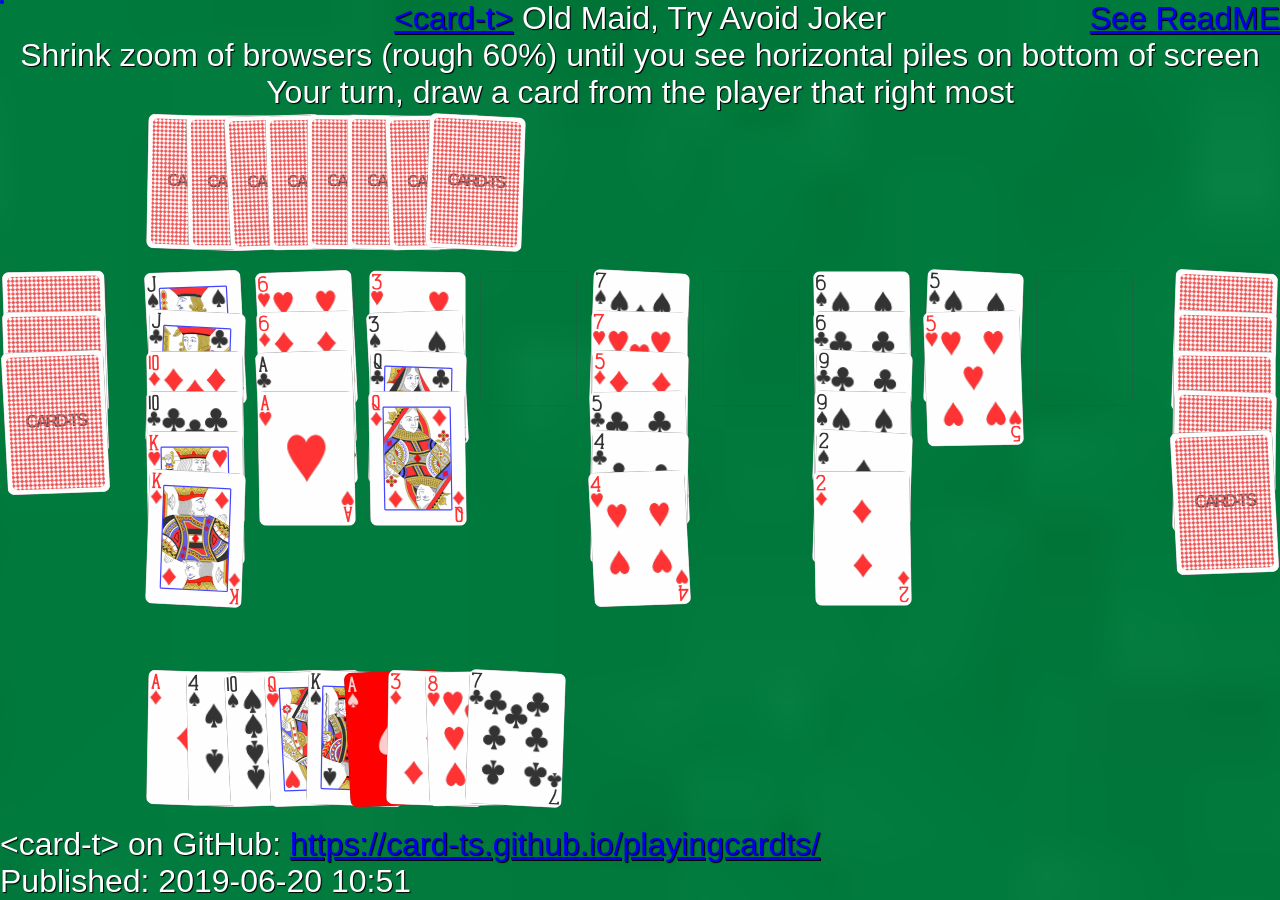
==== 003_Old_Maid_Draw_Card/index.html @ 6f041251 "[feat] 003_Old_Maid: construct old maid game, modify from demo of card-ts, see README  demo of card-" ====
<html>

<head>
    <title>Old Maid</title>
    <meta http-equiv="Content-Type" content="text/html;charset=UTF-8">
    <script src="cardts.min.js"></script>
    <script src="element.card-t.full.js"></script>
    <script type="module" src="solitaire.js"></script>
    <link rel="stylesheet" type="text/css" href="solitaire.css" />

    <style id=nthCardSequence>
        /* CSS can't do nth-child calculations , so JavaScript adds all CSS rules to display cards as a sequence */
    </style>

    <style id=DropLocations>
        /* JavaScript dynamicall adds rules where a dragging card can be dropped */
    </style>

</head>

<body>
    <header>
        <cardts-zone id=CardtsHeader>
            <!-- Cardts with Title Letters are injected here -->
        </cardts-zone>
        <div style="text-align: center;">
            <a href='https://github.com/card-ts/playingcardts'>&lt;card-t&gt;</a> Old Maid, Try Avoid Joker
            <br>
            Shrink zoom of browsers (rough 60%) until you see horizontal piles on bottom of screen
        </div>
    </header>
    
    <div id="status" style="text-align: center">
        Your turn, draw a card from the player that right most
    </div>
    <main>
        <!-- Here is the Game -->
        <cardts-area id=OldMaid>
            <div id=Deck>
                <cardts-zone id=Stock> </cardts-zone>
            </div>
            <div id="player-2-piles" class="table-Piles hor-Piles"></div>
            <div></div>

            <div id="player-1-piles" class="table-Piles"></div>
            <div id="centerPiles" class="table-Piles hor-Piles">
                <!-- 8 sequence piles are injected here -->
            </div>
            <div id="player-3-piles" class="table-Piles"></div>

            <div></div>
            <div id="player-0-piles" class="table-Piles hor-Piles"></div>
            <div></div>

            <div id=DraggingPile>
                <!-- cards being dragged / dropped into another pile -->
            </div>
            <div id=SelectionSequenceCards>
                <!-- outline current card & sequence of cards -->
            </div>
            <div id=ClickedSequenceCards>
                <!-- outline current card & sequence of cards -->
            </div>
            
        </cardts-area>
    </main>

    <script>
    </script>
    <footer>&lt;card-t&gt; on GitHub: <a
            href="https://card-ts.github.io/playingcardts/">https://card-ts.github.io/playingcardts/</a>
    </footer>
    <!-- Fork me on GitHub label  -->
    <!--
    <a style="position:fixed;top:0;right:0" href="https://github.com/card-ts/solitaire"><img width="160" height="160"
            src="https://github.blog/wp-content/uploads/2008/12/forkme_right_red_aa0000.png?resize=160%2C160"></a>
    -->
    <a style="position:fixed;top:0;right:0" href="https://github.com/BlackJack255/Html_Games/tree/main/003_Old_Maid_Draw_Card">See ReadME</a>

</body>

</html>
<div id=PublishDate>
Published: 2019-06-20 10:51
---- 003_Old_Maid_Draw_Card/solitaire.css ----
/*
*   key functions:
*       position absolute limited at deck-like area
*       (ctrl+f search) deck-like area, limited at
*/


/*
*  
*
*
*/

/* whole body */

body {
    user-select: none;
    overflow: hidden;
    background: #007D3B;
    height: 100%;
    min-height: 100%;
    max-width: 1280px;
    margin: 0 auto;
    display: flex;
    flex-direction: column;
    /*--cardWidth: calc(1vw*calc(99/11));*/
    --cardWidth: calc(1vw*calc(9/11));
    /* --cardWidth: 7vw; */
    /* --cardWidth: 100%; */
    /*--cardPadding: calc(9vw/26);*/
    --cardPadding: calc(1vw/26);
    --TableBackground: green;
    --TableOffsetY: calc(var(--cardWidth)/3);
    --StockOffsetX: 2px;
    --StockOffsetY: 6px;

    color: white;
    text-shadow: 1px 1px 1px black;
    font-family: Arial, Helvetica, sans-serif;
    font-size: 2em;
}

body {
    /* saves loading an image, looks better than a solid darkgreen background */
    background-image: url('[data-uri]');
    background-size: cover;
}

@media screen and (min-width: 1280px) {
    body {
        --cardWidth: 120px;
    }
}

/* end whole body */

/*main,*/


main {
    flex: 1;
    width: 100%;
    /* background: var(--TableBackground); */
    /* height: 70vh; */
}


/* card related? */

cardts-card {
    float: left;
    width: 100%;
    cursor: grab;
    z-index: 2;
}

img {
    box-sizing: border-box;
    border: 4px solid var(--cardBorderColor, transparent);
    border-radius: 12px;
    transform: scale(1);
}

cardts-ZONE {
    /* to cardts zone template !!!! */
    width: 100%;
}

/* end card related? */






#OldMaid {
    /* 3 column grid */
    display: grid;
    grid-template-columns: 1fr 9fr 1fr;
    grid-template-rows: 1fr 400px 1fr;
    /*grid-template-areas: "Deck Table Foundation";*/
    grid-column-gap: 1em;
}

#Deck {
    /* force Deck cards smaller, because Table cards are smaller with grid-padding between piles */
    padding: 0 5%;

    /*  from original css
        #Deck,
        #TableFoundations { 
    
        since no longer co using, put then inside self */
    display: flex;
    flex-direction: column;
    align-items: flex-start;
}

.validDropPile {
    /* mark cards/pile where dragging sequence can be dropped (Solitaire/OldMaid rules) */
    background: darkgreen;
}

/* CARDTS-ZONE related
    co using
    position relative looks like top card slightly outside*/
#Deck CARDTS-ZONE,
.table-Piles CARDTS-ZONE,

#DraggingPile CARDTS-ZONE {
    /* relative container so absolute positioned cards are contained in the container */
    position: relative;
}

/* end CARDTS-ZONE related*/

/* select and clicked dash box*/

#SelectionSequenceCards {
    position: absolute;
    left: var(--SelectionBorderBoxLeft, 0);
    top: var(--SelectionBorderBoxTop, 0);
    border: var(--SelectionBorder, 2px solid blue);
    width: var(--SelectionBorderBoxWidth);
    height: var(--SelectionBorderBoxHeight);
    border-radius: 12px;
    cursor: grab;
    z-index: var(--SelectionBorderBoxZindex, 25);
}

#ClickedSequenceCards {
    position: absolute;
    left: var(--SelectionBorderBoxLeft, 0);
    top: var(--SelectionBorderBoxTop, 0);
    border: var(--SelectionBorder, 2px solid blue);
    width: var(--SelectionBorderBoxWidth);
    height: var(--SelectionBorderBoxHeight);
    border-radius: 12px;
    cursor: grab;
    z-index: var(--SelectionBorderBoxZindex, 25);
}

/* end select and clicked dash box*/


/* CARDTS-CARD related 
    co using
    position absolute limited at deck-like area*/
#Deck CARDTS-CARD:nth-child(n+2),
.table-Piles CARDTS-CARD,

#DraggingPile CARDTS-CARD {
    /* display additional cards on top */

    position: absolute;
    left: 0;
}

/* end CARDTS-CARD related */


#Stock {
    min-height: calc(var(--cardWidth)*1.3);
}

#Stock :nth-child(1) {
    top: calc(3 * var(--StockOffsetY));
    left: calc(3 * var(--StockOffsetX));
}

#Stock :nth-child(2) {
    top: calc(2 * var(--StockOffsetY));
    left: calc(2 * var(--StockOffsetX));
}

#Stock :nth-child(3) {
    top: calc(1 * var(--StockOffsetY));
    left: calc(1 * var(--StockOffsetX));
}



/* prepare for changing to TableVerPiles */
.table-Piles {
    display: grid;
}

/* follow oldmaid */
.hor-Piles {
    grid-template-columns: repeat(9, 1fr);
    grid-template-rows: 1fr;
    grid-template-areas: ". . . . . . . . .";
    grid-gap: 6px;
}

.table-Piles cardts-ZONE[id*='Pile'] {
    /* to cardts zone template !!!! */
    width: 100%;
    /* make sure the whole page height is a drop-zone */
}



#DraggingPile {
    position: absolute;
    left: 0;
    top: 0;
    /* cursor: grabbing; */
    visibility: hidden;
    width: var(--cardWidth, '50px');
    z-index: 10;
    /* border: 2px solid hotpink; */
}

.warn-msg {
    color: red;
    background-color: yellow;
}

.end-msg {
    color: blue;
    background-color: lightgreen;
}
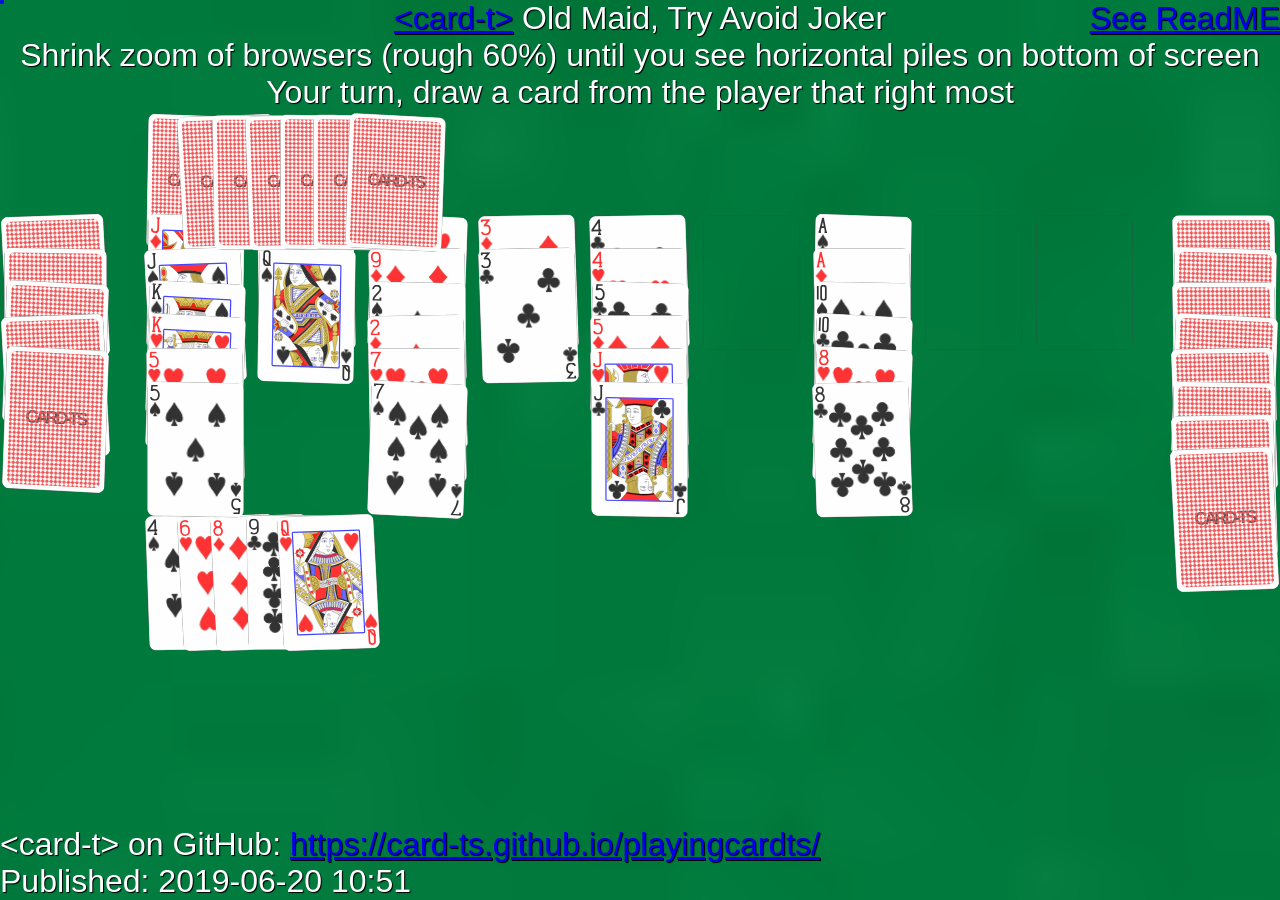
==== commit fc13ba7d: "[fix] 003_Old_Maid: adjust card, pile grid height, etc, see if browser 100% zoom fit or not" ====
--- a/003_Old_Maid_Draw_Card/index.html
+++ b/003_Old_Maid_Draw_Card/index.html
@@ -26,13 +26,16 @@
         <div style="text-align: center;">
             <a href='https://github.com/card-ts/playingcardts'>&lt;card-t&gt;</a> Old Maid, Try Avoid Joker
             <br>
-            Shrink zoom of browsers (rough 60%) until you see horizontal piles on bottom of screen
         </div>
     </header>
+
+    <span style="text-align: center;">
+        Shrink zoom of browsers (rough 60%) until you see horizontal piles on bottom of screen<br>
+    </span>
     
-    <div id="status" style="text-align: center">
+    <span id="status" style="text-align: center">
         Your turn, draw a card from the player that right most
-    </div>
+    </span>
     <main>
         <!-- Here is the Game -->
         <cardts-area id=OldMaid>
--- a/003_Old_Maid_Draw_Card/solitaire.css
+++ b/003_Old_Maid_Draw_Card/solitaire.css
@@ -24,11 +24,11 @@
     display: flex;
     flex-direction: column;
     /*--cardWidth: calc(1vw*calc(99/11));*/
-    --cardWidth: calc(1vw*calc(9/11));
+    --cardWidth: calc(1vw*calc(99/11));
     /* --cardWidth: 7vw; */
     /* --cardWidth: 100%; */
     /*--cardPadding: calc(9vw/26);*/
-    --cardPadding: calc(1vw/26);
+    --cardPadding: calc(6vw/26);
     --TableBackground: green;
     --TableOffsetY: calc(var(--cardWidth)/3);
     --StockOffsetX: 2px;
@@ -46,9 +46,10 @@
     background-size: cover;
 }
 
+/*@media screen and (min-width: 1280px) {*/
 @media screen and (min-width: 1280px) {
     body {
-        --cardWidth: 120px;
+        --cardWidth: 100px;
     }
 }
 
@@ -97,7 +98,7 @@
     /* 3 column grid */
     display: grid;
     grid-template-columns: 1fr 9fr 1fr;
-    grid-template-rows: 1fr 400px 1fr;
+    grid-template-rows: 1fr 3fr 1fr;
     /*grid-template-areas: "Deck Table Foundation";*/
     grid-column-gap: 1em;
 }
@@ -180,7 +181,7 @@
 
 
 #Stock {
-    min-height: calc(var(--cardWidth)*1.3);
+    min-height: calc(var(--cardWidth)*1.0);
 }
 
 #Stock :nth-child(1) {
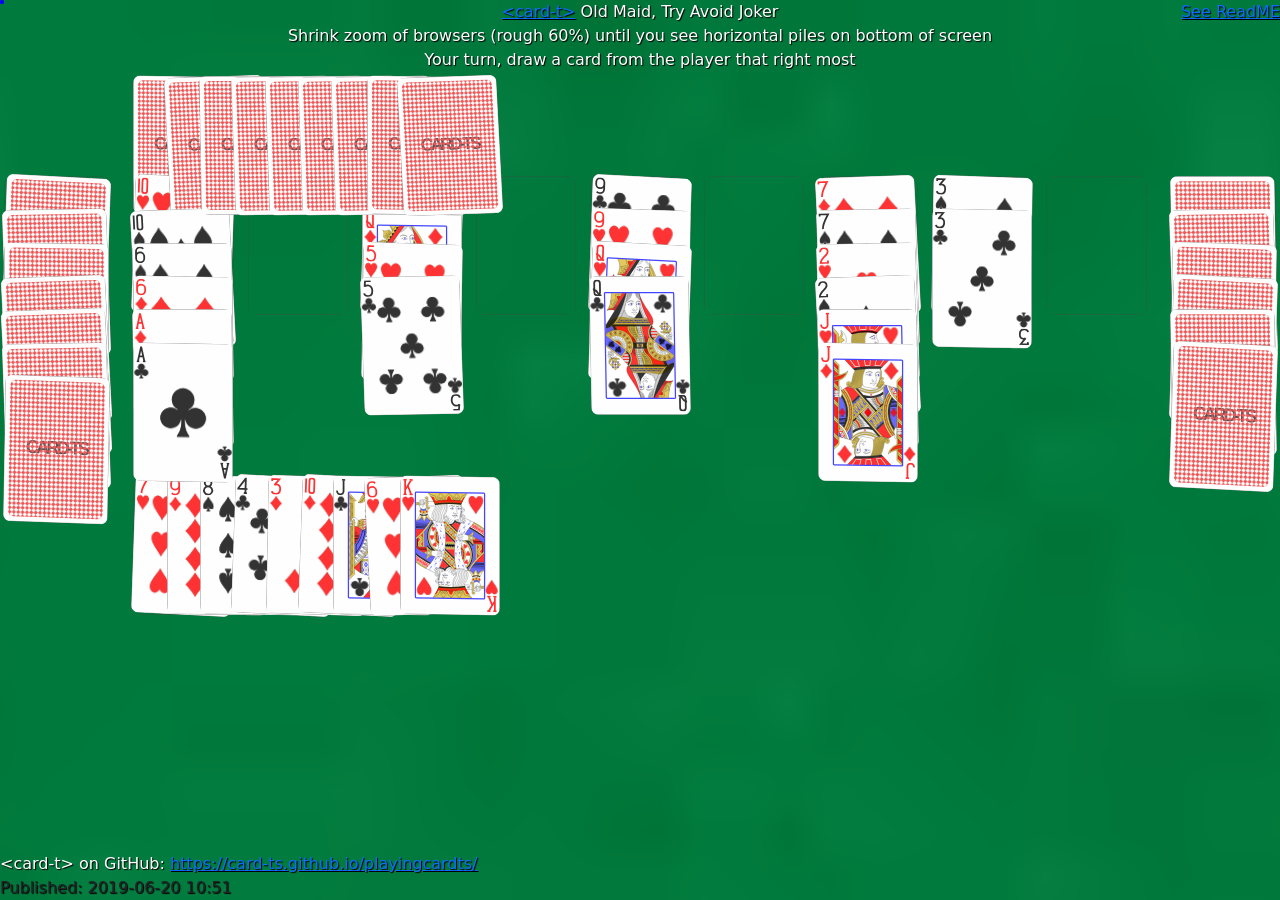
==== commit 5a967536: "[feat] 003_Old_Maid: add css tools help mobile experience" ====
--- a/003_Old_Maid_Draw_Card/index.html
+++ b/003_Old_Maid_Draw_Card/index.html
@@ -7,6 +7,9 @@
     <script src="element.card-t.full.js"></script>
     <script type="module" src="solitaire.js"></script>
     <link rel="stylesheet" type="text/css" href="solitaire.css" />
+
+    <!-- ref: https://getbootstrap.com/docs/5.3/getting-started/introduction/ -->
+    <link href="https://cdn.jsdelivr.net/npm/bootstrap@5.3.8/dist/css/bootstrap.min.css" rel="stylesheet" integrity="sha384-sRIl4kxILFvY47J16cr9ZwB07vP4J8+LH7qKQnuqkuIAvNWLzeN8tE5YBujZqJLB" crossorigin="anonymous">
 
     <style id=nthCardSequence>
         /* CSS can't do nth-child calculations , so JavaScript adds all CSS rules to display cards as a sequence */
@@ -23,17 +26,17 @@
         <cardts-zone id=CardtsHeader>
             <!-- Cardts with Title Letters are injected here -->
         </cardts-zone>
-        <div style="text-align: center;">
+        <div style="text-align: center; color: white;">
             <a href='https://github.com/card-ts/playingcardts'>&lt;card-t&gt;</a> Old Maid, Try Avoid Joker
             <br>
         </div>
     </header>
 
-    <span style="text-align: center;">
+    <span style="text-align: center; color: white;">
         Shrink zoom of browsers (rough 60%) until you see horizontal piles on bottom of screen<br>
     </span>
     
-    <span id="status" style="text-align: center">
+    <span id="status" style="text-align: center; color: white;">
         Your turn, draw a card from the player that right most
     </span>
     <main>
@@ -70,7 +73,7 @@
 
     <script>
     </script>
-    <footer>&lt;card-t&gt; on GitHub: <a
+    <footer style="color: white;">&lt;card-t&gt; on GitHub: <a
             href="https://card-ts.github.io/playingcardts/">https://card-ts.github.io/playingcardts/</a>
     </footer>
     <!-- Fork me on GitHub label  -->
@@ -79,7 +82,10 @@
             src="https://github.blog/wp-content/uploads/2008/12/forkme_right_red_aa0000.png?resize=160%2C160"></a>
     -->
     <a style="position:fixed;top:0;right:0" href="https://github.com/BlackJack255/Html_Games/tree/main/003_Old_Maid_Draw_Card">See ReadME</a>
+    
 
+    <!-- ref: https://getbootstrap.com/docs/5.3/getting-started/introduction/ -->
+    <script src="https://cdn.jsdelivr.net/npm/bootstrap@5.3.8/dist/js/bootstrap.bundle.min.js" integrity="sha384-FKyoEForCGlyvwx9Hj09JcYn3nv7wiPVlz7YYwJrWVcXK/BmnVDxM+D2scQbITxI" crossorigin="anonymous"></script>
 </body>
 
 </html>
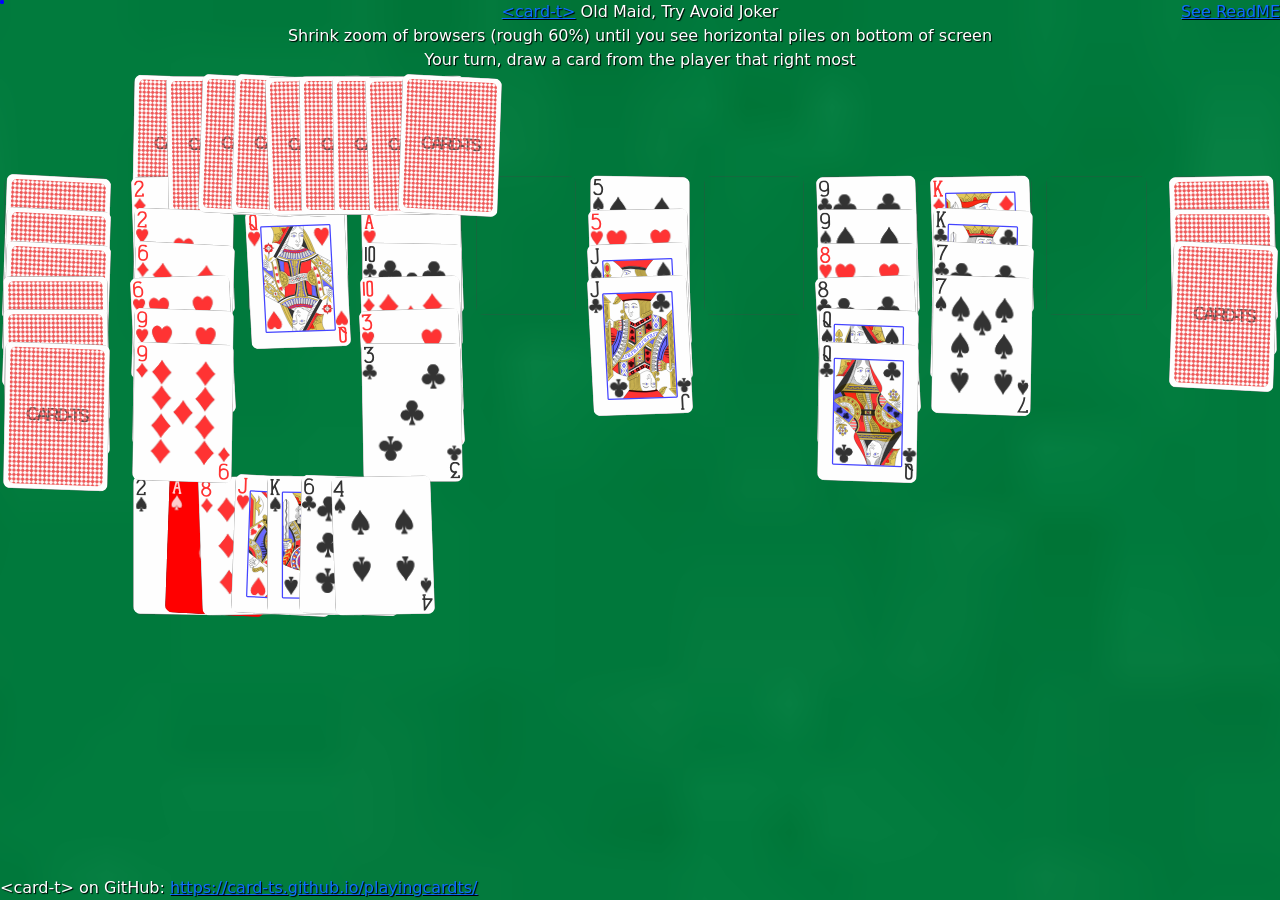
==== commit 52a81060: "[fix] 003_Old_Maid: remove redundant html element" ====
--- a/003_Old_Maid_Draw_Card/index.html
+++ b/003_Old_Maid_Draw_Card/index.html
@@ -89,5 +89,3 @@
 </body>
 
 </html>
-<div id=PublishDate>
-Published: 2019-06-20 10:51 
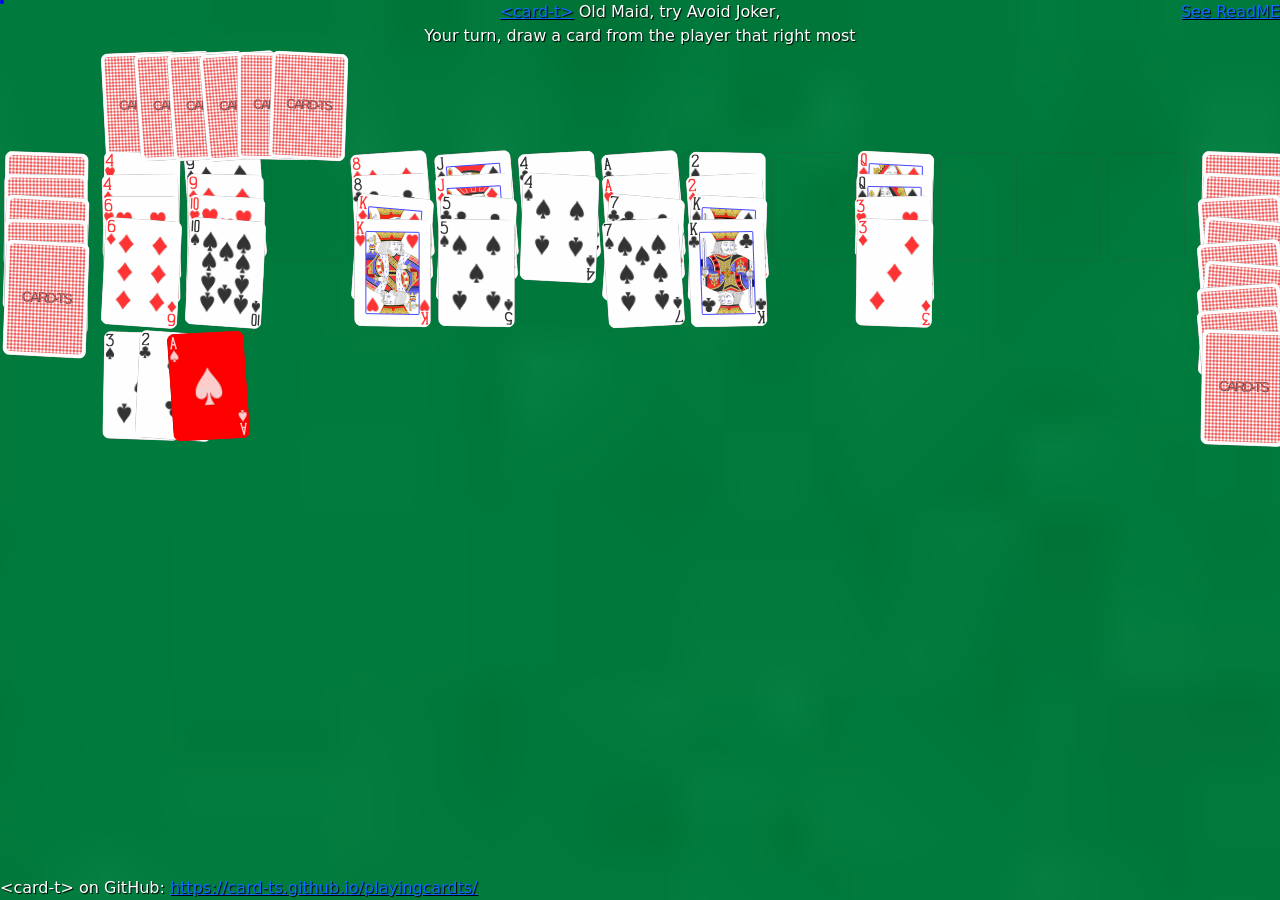
==== commit b1678b49: "[fix] 003_Old_Maid: shrink grid row, card pile OffsetY again, also reduce max_discard to 4, remove r" ====
--- a/003_Old_Maid_Draw_Card/index.html
+++ b/003_Old_Maid_Draw_Card/index.html
@@ -27,14 +27,9 @@
             <!-- Cardts with Title Letters are injected here -->
         </cardts-zone>
         <div style="text-align: center; color: white;">
-            <a href='https://github.com/card-ts/playingcardts'>&lt;card-t&gt;</a> Old Maid, Try Avoid Joker
-            <br>
+            <a href='https://github.com/card-ts/playingcardts'>&lt;card-t&gt;</a> Old Maid, try Avoid Joker,
         </div>
     </header>
-
-    <span style="text-align: center; color: white;">
-        Shrink zoom of browsers (rough 60%) until you see horizontal piles on bottom of screen<br>
-    </span>
     
     <span id="status" style="text-align: center; color: white;">
         Your turn, draw a card from the player that right most
--- a/003_Old_Maid_Draw_Card/solitaire.css
+++ b/003_Old_Maid_Draw_Card/solitaire.css
@@ -24,13 +24,14 @@
     display: flex;
     flex-direction: column;
     /*--cardWidth: calc(1vw*calc(99/11));*/
-    --cardWidth: calc(1vw*calc(99/11));
+    --cardWidth: calc(1vw*calc(79/11));
     /* --cardWidth: 7vw; */
     /* --cardWidth: 100%; */
     /*--cardPadding: calc(9vw/26);*/
     --cardPadding: calc(6vw/26);
     --TableBackground: green;
-    --TableOffsetY: calc(var(--cardWidth)/3);
+    /*--TableOffsetY: calc(var(--cardWidth)/3);*/
+    --TableOffsetY: calc(var(--cardWidth)/4.5);
     --StockOffsetX: 2px;
     --StockOffsetY: 6px;
 
@@ -70,7 +71,7 @@
 
 cardts-card {
     float: left;
-    width: 100%;
+    width: 110%;
     cursor: grab;
     z-index: 2;
 }
@@ -97,8 +98,9 @@
 #OldMaid {
     /* 3 column grid */
     display: grid;
-    grid-template-columns: 1fr 9fr 1fr;
-    grid-template-rows: 1fr 3fr 1fr;
+    grid-template-columns: 1fr 13fr 1fr;
+    /*grid-template-rows: 1fr 3fr 1fr;*/
+    grid-template-rows: 1fr 1.8fr 1fr;
     /*grid-template-areas: "Deck Table Foundation";*/
     grid-column-gap: 1em;
 }
@@ -208,7 +210,7 @@
 
 /* follow oldmaid */
 .hor-Piles {
-    grid-template-columns: repeat(9, 1fr);
+    grid-template-columns: repeat(13, 1fr);
     grid-template-rows: 1fr;
     grid-template-areas: ". . . . . . . . .";
     grid-gap: 6px;
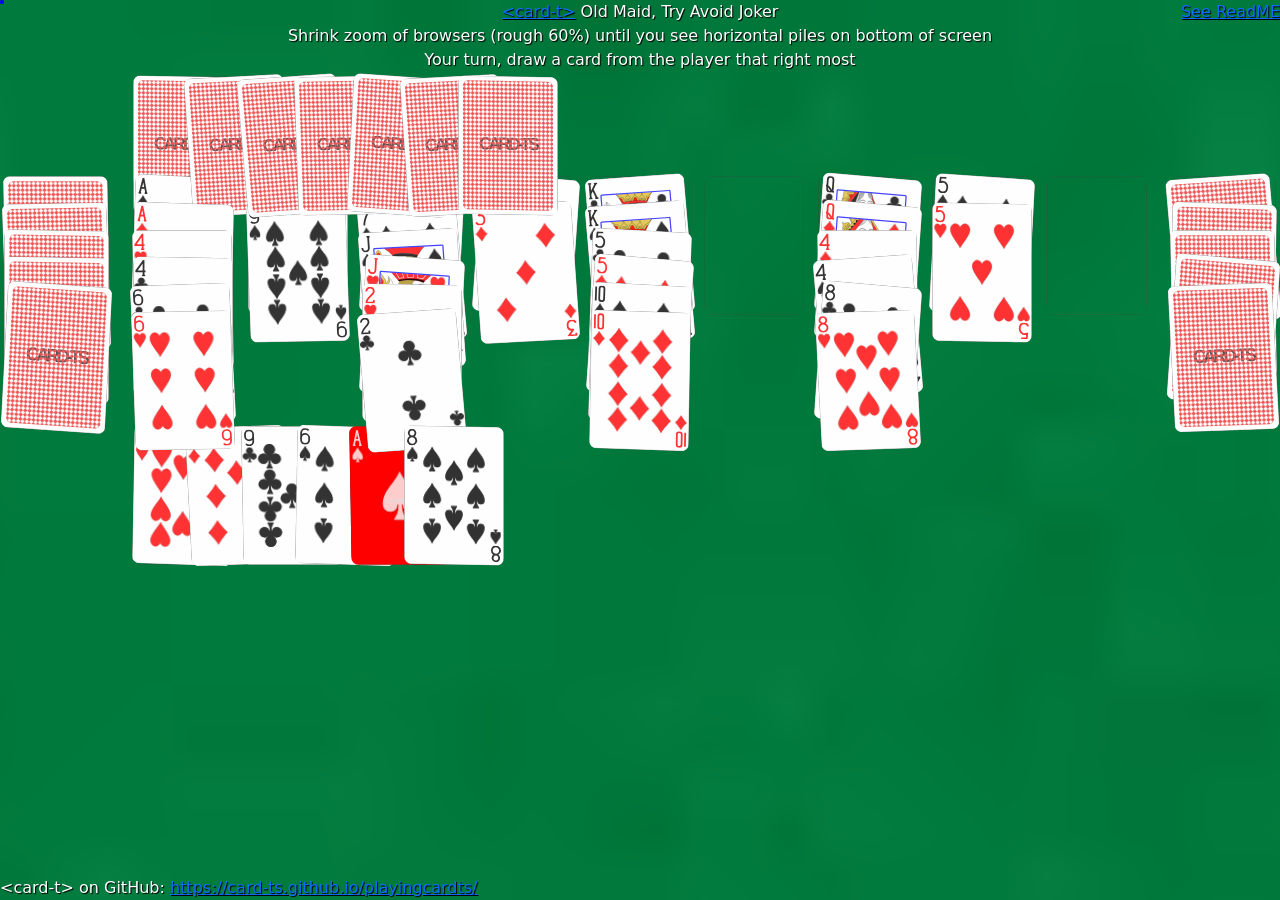
==== commit 49bc18b7: "Revert 2 commits to "[fix] 003_Old_Maid: shrink grid rows and card pile OffsetY, hope to help horzon" ====
--- a/003_Old_Maid_Draw_Card/index.html
+++ b/003_Old_Maid_Draw_Card/index.html
@@ -27,9 +27,14 @@
             <!-- Cardts with Title Letters are injected here -->
         </cardts-zone>
         <div style="text-align: center; color: white;">
-            <a href='https://github.com/card-ts/playingcardts'>&lt;card-t&gt;</a> Old Maid, try Avoid Joker,
+            <a href='https://github.com/card-ts/playingcardts'>&lt;card-t&gt;</a> Old Maid, Try Avoid Joker
+            <br>
         </div>
     </header>
+
+    <span style="text-align: center; color: white;">
+        Shrink zoom of browsers (rough 60%) until you see horizontal piles on bottom of screen<br>
+    </span>
     
     <span id="status" style="text-align: center; color: white;">
         Your turn, draw a card from the player that right most
--- a/003_Old_Maid_Draw_Card/solitaire.css
+++ b/003_Old_Maid_Draw_Card/solitaire.css
@@ -24,14 +24,14 @@
     display: flex;
     flex-direction: column;
     /*--cardWidth: calc(1vw*calc(99/11));*/
-    --cardWidth: calc(1vw*calc(79/11));
+    --cardWidth: calc(1vw*calc(99/11));
     /* --cardWidth: 7vw; */
     /* --cardWidth: 100%; */
     /*--cardPadding: calc(9vw/26);*/
     --cardPadding: calc(6vw/26);
     --TableBackground: green;
     /*--TableOffsetY: calc(var(--cardWidth)/3);*/
-    --TableOffsetY: calc(var(--cardWidth)/4.5);
+    --TableOffsetY: calc(var(--cardWidth)/3.7);
     --StockOffsetX: 2px;
     --StockOffsetY: 6px;
 
@@ -71,7 +71,7 @@
 
 cardts-card {
     float: left;
-    width: 110%;
+    width: 100%;
     cursor: grab;
     z-index: 2;
 }
@@ -98,9 +98,9 @@
 #OldMaid {
     /* 3 column grid */
     display: grid;
-    grid-template-columns: 1fr 13fr 1fr;
+    grid-template-columns: 1fr 9fr 1fr;
     /*grid-template-rows: 1fr 3fr 1fr;*/
-    grid-template-rows: 1fr 1.8fr 1fr;
+    grid-template-rows: 1fr 2.5fr 1fr;
     /*grid-template-areas: "Deck Table Foundation";*/
     grid-column-gap: 1em;
 }
@@ -210,7 +210,7 @@
 
 /* follow oldmaid */
 .hor-Piles {
-    grid-template-columns: repeat(13, 1fr);
+    grid-template-columns: repeat(9, 1fr);
     grid-template-rows: 1fr;
     grid-template-areas: ". . . . . . . . .";
     grid-gap: 6px;
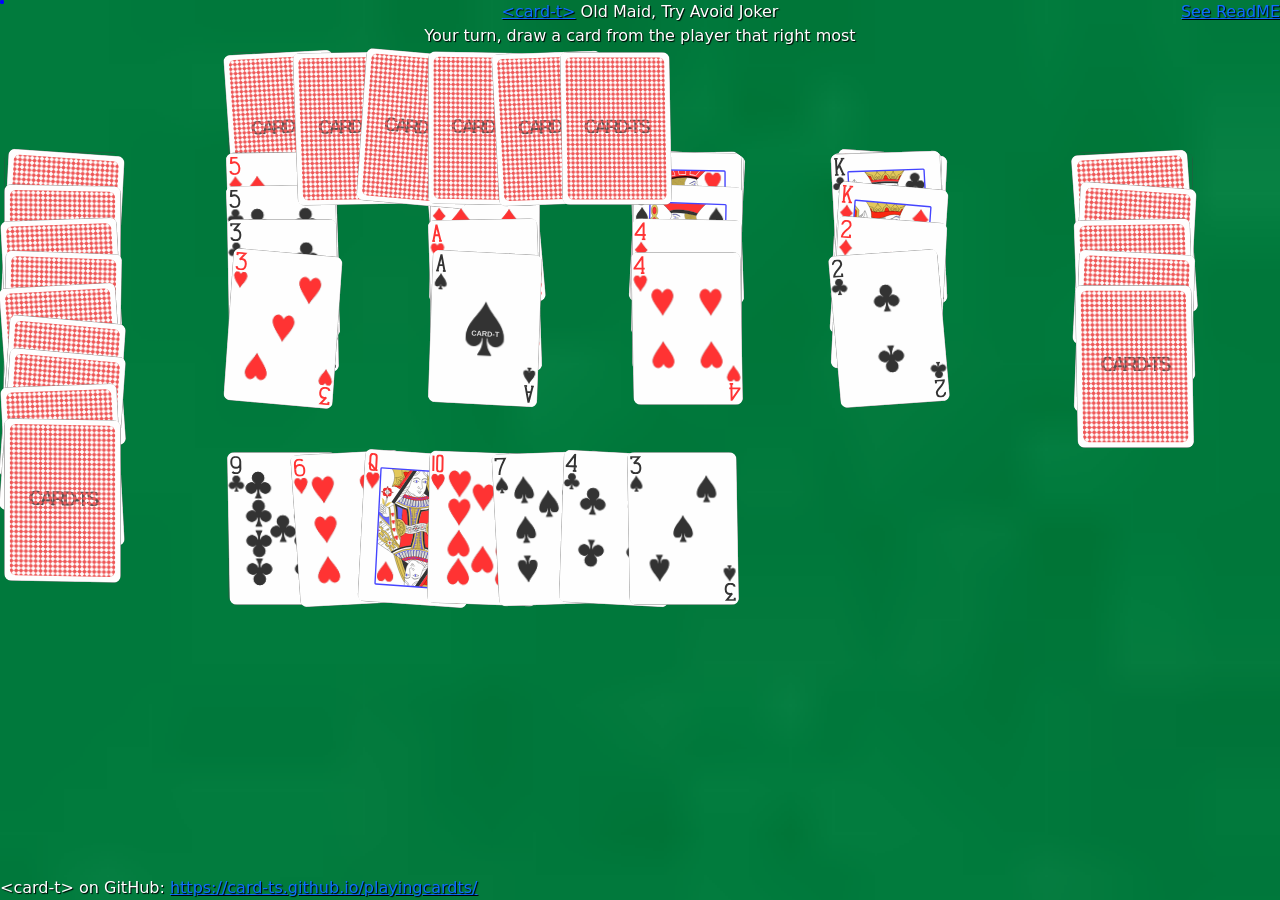
==== commit 56fa33f0: "[fix] 003_Old_Maid: change way of pileing cards on centerpile, reduce columns to 4, hope help mobile" ====
--- a/003_Old_Maid_Draw_Card/index.html
+++ b/003_Old_Maid_Draw_Card/index.html
@@ -28,13 +28,8 @@
         </cardts-zone>
         <div style="text-align: center; color: white;">
             <a href='https://github.com/card-ts/playingcardts'>&lt;card-t&gt;</a> Old Maid, Try Avoid Joker
-            <br>
         </div>
     </header>
-
-    <span style="text-align: center; color: white;">
-        Shrink zoom of browsers (rough 60%) until you see horizontal piles on bottom of screen<br>
-    </span>
     
     <span id="status" style="text-align: center; color: white;">
         Your turn, draw a card from the player that right most
--- a/003_Old_Maid_Draw_Card/solitaire.css
+++ b/003_Old_Maid_Draw_Card/solitaire.css
@@ -30,8 +30,7 @@
     /*--cardPadding: calc(9vw/26);*/
     --cardPadding: calc(6vw/26);
     --TableBackground: green;
-    /*--TableOffsetY: calc(var(--cardWidth)/3);*/
-    --TableOffsetY: calc(var(--cardWidth)/3.7);
+    --TableOffsetY: calc(var(--cardWidth)/3);
     --StockOffsetX: 2px;
     --StockOffsetY: 6px;
 
@@ -71,7 +70,8 @@
 
 cardts-card {
     float: left;
-    width: 100%;
+    /*width: 100%;*/
+    width: 60%;
     cursor: grab;
     z-index: 2;
 }
@@ -98,9 +98,8 @@
 #OldMaid {
     /* 3 column grid */
     display: grid;
-    grid-template-columns: 1fr 9fr 1fr;
-    /*grid-template-rows: 1fr 3fr 1fr;*/
-    grid-template-rows: 1fr 2.5fr 1fr;
+    grid-template-columns: 1fr 4fr 1fr;
+    grid-template-rows: 1fr 3fr 1fr;
     /*grid-template-areas: "Deck Table Foundation";*/
     grid-column-gap: 1em;
 }
@@ -210,7 +209,7 @@
 
 /* follow oldmaid */
 .hor-Piles {
-    grid-template-columns: repeat(9, 1fr);
+    grid-template-columns: repeat(4, 1fr);
     grid-template-rows: 1fr;
     grid-template-areas: ". . . . . . . . .";
     grid-gap: 6px;
@@ -230,7 +229,8 @@
     top: 0;
     /* cursor: grabbing; */
     visibility: hidden;
-    width: var(--cardWidth, '50px');
+    /*width: var(--cardWidth, '50px');*/
+    width: var(--cardWidth, calc(1vw*calc(99/11)));
     z-index: 10;
     /* border: 2px solid hotpink; */
 }
